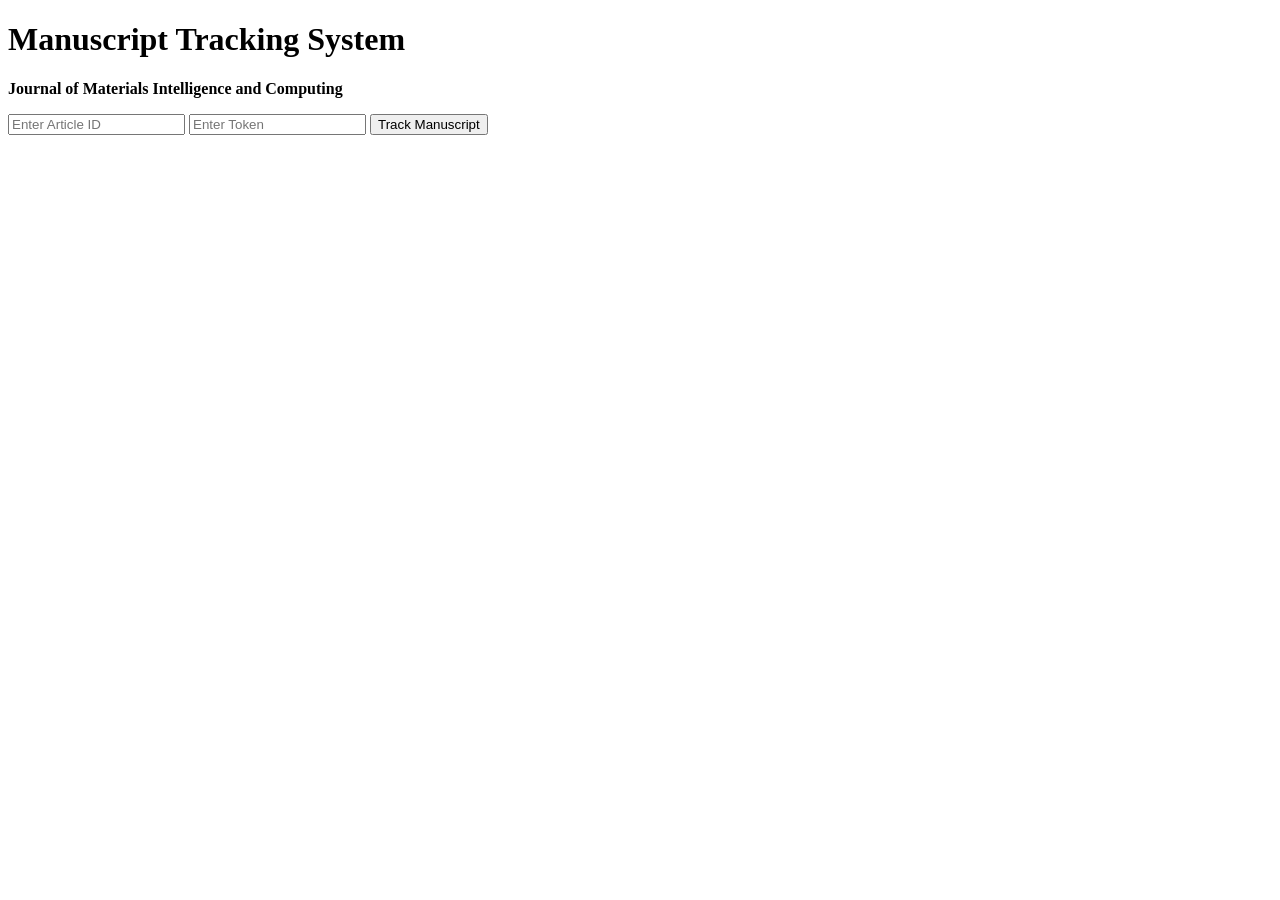
==== index.html @ 2667ca71 "Create index.html" ====
<!DOCTYPE html>
<html lang="en">
<head>
<meta charset="UTF-8">
<meta name="viewport" content="width=device-width, initial-scale=1.0">
<title>Track Manuscript | Journal of Materials Intelligence and Computing</title>

<link rel="stylesheet" href="style.css">

</head>

<body>

<div class="container">

<div class="header">

<h1>Manuscript Tracking System</h1>

<p>
<b>Journal of Materials Intelligence and Computing</b>
</p>

</div>

<div class="search-card">

<input
type="text"
id="articleID"
placeholder="Enter Article ID">

<input
type="text"
id="tracking_token"
placeholder="Enter Token">

<button onclick="searchArticle()">
Track Manuscript
</button>

</div>

<div id="result"></div>

</div>

<script src="app.js"></script>

</body>
</html>
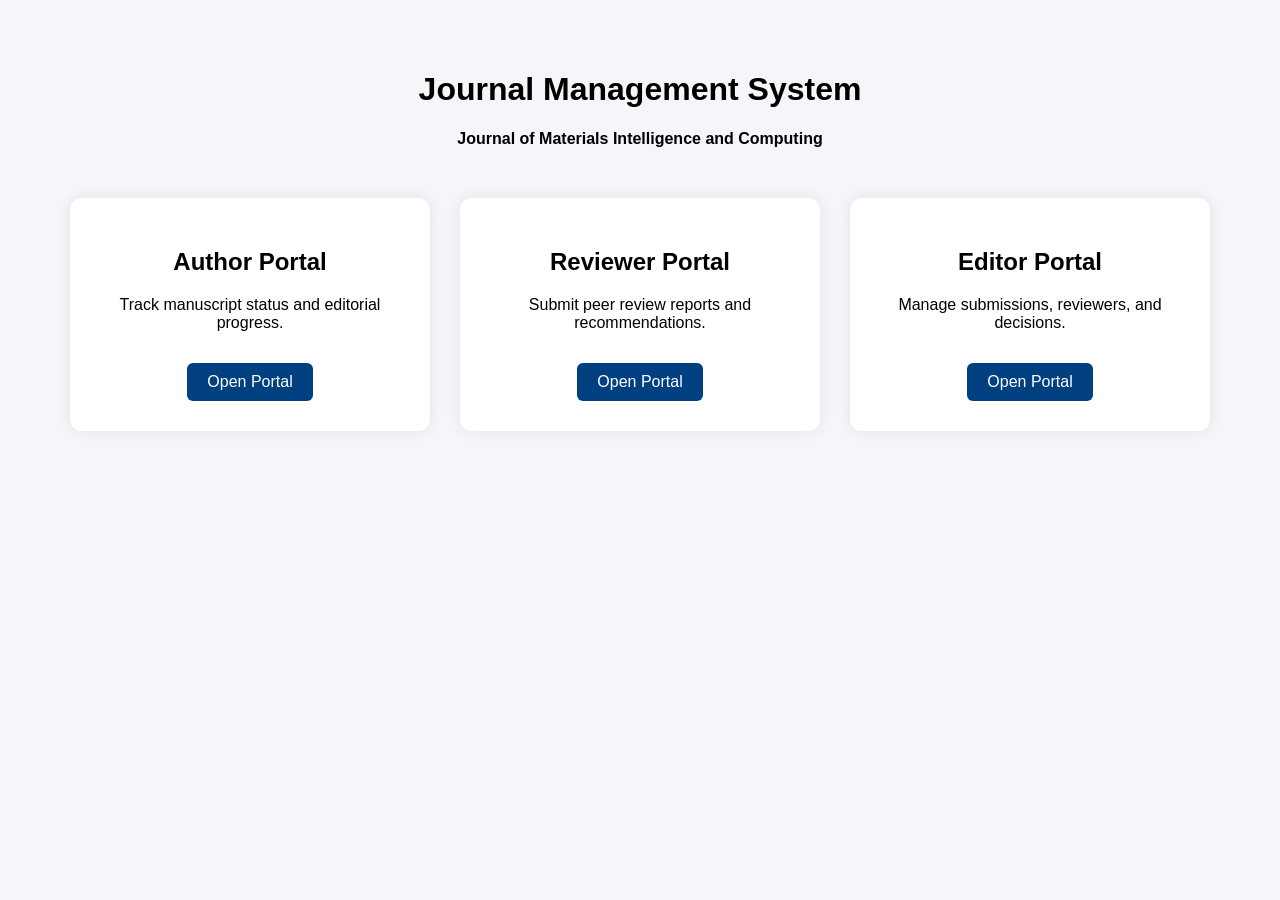
==== commit 134ac8f2: "Create index.html" ====
--- a/index.html
+++ b/index.html
@@ -1,11 +1,57 @@
 <!DOCTYPE html>
-<html lang="en">
+
+<html>
 <head>
-<meta charset="UTF-8">
-<meta name="viewport" content="width=device-width, initial-scale=1.0">
-<title>Track Manuscript | Journal of Materials Intelligence and Computing</title>
+<meta charset="utf-8">
+<meta name="viewport" content="width=device-width,initial-scale=1">
+<title>JMIC Journal Management System</title>
 
-<link rel="stylesheet" href="style.css">
+<style>
+
+body{
+font-family:Arial,sans-serif;
+background:#f4f6f9;
+margin:0;
+}
+
+.container{
+max-width:1200px;
+margin:auto;
+padding:50px;
+}
+
+.header{
+text-align:center;
+margin-bottom:50px;
+}
+
+.cards{
+display:flex;
+gap:30px;
+flex-wrap:wrap;
+justify-content:center;
+}
+
+.card{
+background:white;
+width:300px;
+padding:30px;
+border-radius:12px;
+box-shadow:0 0 15px rgba(0,0,0,.08);
+text-align:center;
+}
+
+.card a{
+display:inline-block;
+margin-top:15px;
+padding:10px 20px;
+background:#004080;
+color:white;
+text-decoration:none;
+border-radius:6px;
+}
+
+</style>
 
 </head>
 
@@ -14,38 +60,33 @@
 <div class="container">
 
 <div class="header">
+<h1>Journal Management System</h1>
+<p><b>Journal of Materials Intelligence and Computing</b></p>
+</div>
 
-<h1>Manuscript Tracking System</h1>
+<div class="cards">
 
-<p>
-<b>Journal of Materials Intelligence and Computing</b>
-</p>
+<div class="card">
+<h2>Author Portal</h2>
+<p>Track manuscript status and editorial progress.</p>
+<a href="author/">Open Portal</a>
+</div>
+
+<div class="card">
+<h2>Reviewer Portal</h2>
+<p>Submit peer review reports and recommendations.</p>
+<a href="reviewer/">Open Portal</a>
+</div>
+
+<div class="card">
+<h2>Editor Portal</h2>
+<p>Manage submissions, reviewers, and decisions.</p>
+<a href="editor/">Open Portal</a>
+</div>
 
 </div>
 
-<div class="search-card">
-
-<input
-type="text"
-id="articleID"
-placeholder="Enter Article ID">
-
-<input
-type="text"
-id="tracking_token"
-placeholder="Enter Token">
-
-<button onclick="searchArticle()">
-Track Manuscript
-</button>
-
 </div>
-
-<div id="result"></div>
-
-</div>
-
-<script src="app.js"></script>
 
 </body>
 </html>
